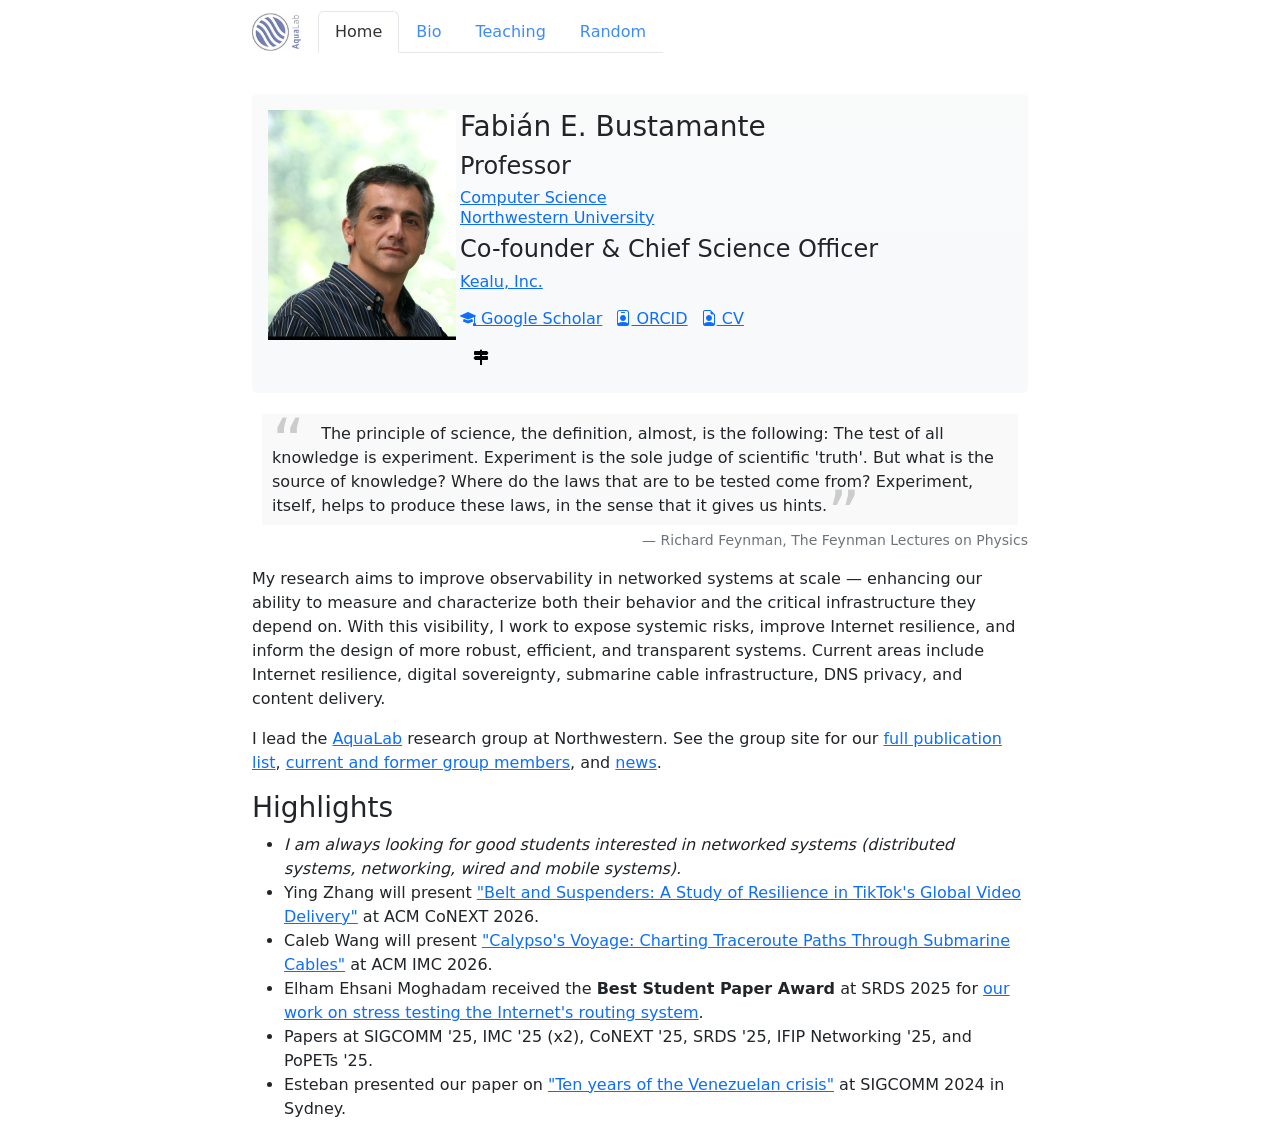
==== index.html @ 72ee2a5c "Add a 404 page and page metadata; drop the last CS-server link The Winter '08 MSIT-491 course page i" ====
<!DOCTYPE html>
<html lang="en">
  <head>
    <meta charset="utf-8">
    <meta name="viewport" content="width=device-width, initial-scale=1">
    <link href="https://cdn.jsdelivr.net/npm/bootstrap@5.2.1/dist/css/bootstrap.min.css" rel="stylesheet">
    <script src="https://cdn.jsdelivr.net/npm/bootstrap@5.2.1/dist/js/bootstrap.bundle.min.js"></script>
    <link rel="stylesheet" href="https://cdn.jsdelivr.net/npm/bootstrap-icons@1.5.0/font/bootstrap-icons.css">
    <link href="css/custom.css" rel="stylesheet">
    <link rel="icon" href="images/AquaLab.ico">
    <title>Fabi&aacute;n E. Bustamante (networking and distributed systems)</title>

    <meta name="description" content="Fabián E. Bustamante is a Professor of Computer Science at Northwestern University working on observability in networked systems at scale — Internet resilience, digital sovereignty, submarine cables, DNS privacy, and content delivery.">
    <link rel="canonical" href="https://fabianeb.github.io/">

    <meta property="og:type" content="profile">
    <meta property="og:site_name" content="Fabián E. Bustamante">
    <meta property="og:title" content="Fabián E. Bustamante">
    <meta property="og:description" content="Professor of Computer Science at Northwestern University. Research on Internet resilience, digital sovereignty, submarine cables, DNS privacy, and content delivery.">
    <meta property="og:url" content="https://fabianeb.github.io/">
    <meta property="og:image" content="https://fabianeb.github.io/FBustamante.jpg">
    <meta property="og:image:alt" content="Fabián E. Bustamante">
    <meta name="twitter:card" content="summary">
</head>

<body>

<nav class="navbar navbar-expand-lg fixed-top navbar-light navbarScroll" role="navigation">
  <div class="container">

    <a class="navbar-brand" href="https://aqualab.cs.northwestern.edu">
      <img src="AquaLab6.png"
	   alt="AquaLab" style="width:50px;" class="rounded"></a>

    <button class="navbar-toggler" type="button" data-bs-toggle="collapse" data-bs-target="#navbarSupportedContent" aria-controls="navbarSupportedContent" aria-expanded="false" aria-label="Toggle navigation">
      <span class="navbar-toggler-icon"></span>
    </button>

    <div class="collapse navbar-collapse" id="navbarSupportedContent">
      <nav class="nav nav-tabs">
        <a class="nav-link active" href="#home" data-bs-toggle="tab" role="tab">Home</a>
        <a class="nav-link" href="#bio"  data-bs-toggle="tab" role="tab">Bio</a>
        <a class="nav-link" href="#teaching" data-bs-toggle="tab" role="tab">Teaching</a>
        <a class="nav-link" href="#random" data-bs-toggle="tab" role="tab">Random</a>
      </nav>
    </div>
  </div>
</nav>

 <div class="container">
  <div class="mt-4 p-3 bg-light bg-gradient rounded">

    <div class="row">
      <div class="col-sm-3">
        <img src="FBustamante.jpg" alt="Fabian E. Bustamante" class="leftFloat"
             width="188" height="230">
      </div>

      <div class="col-sm-7">
        <h3>Fabi&aacute;n E. Bustamante</h3>

	<h4>Professor</h4>
        <h6><a href="https://www.mccormick.northwestern.edu/eecs/computer-science/">Computer Science</a><br>
	  <a href="https://www.northwestern.edu">Northwestern University</a></h6>

	<h4>Co-founder &amp; Chief Science Officer</h4>
        <h6><a href="https://kealu.com">Kealu, Inc.</a></h6>

        <div class="mt-3">
          <a href="https://scholar.google.com/citations?user=vg76M1oAAAAJ&hl=en" class="me-2" title="Google Scholar"><span class="bi bi-mortarboard-fill"></span> Google Scholar</a>
          <a href="https://orcid.org/0000-0002-7659-1527" class="me-2" title="ORCID"><span class="bi bi-person-badge"></span> ORCID</a>
          <a href="vita/vita.pdf" class="me-2" title="CV"><span class="bi bi-file-earmark-person"></span> CV</a>
        </div>

        <a class="btn btn-light mt-2" data-bs-toggle="collapse" href="#contact-info" role="button"><span class="bi bi-signpost-2-fill"></span></a>
        <div class="collapse" id="contact-info">
          <address>
            <div class="row">
              <div class="col-sm-3">
                <a href="#" onclick="this.href='mailto:' + 'fabianb' + '@' + 'cs.northwestern.edu';"><span class="bi bi-envelope"></span> fabianb@...</a>
              </div>

              <div class="col-sm-6">
                <span class="bi bi-building"></span> S. Mudd, 3509<br>
                2233 Tech Drive, 3rd Floor<br> Evanston, IL USA 60208
              </div>
              <div class="col-sm-3">
                <span class="bi bi-telephone"></span> 1.847.491-2745
              </div>

	    </div>
          </address>
	</div>

      </div>
    </div>
  </div>
 </div>

<!-- Tab panes -->
<div class="container">
  <div class="tab-content">
    <div role="tabpanel" class="tab-pane active" id="home">

      <figure>
	<blockquote class="literary-quote">
	  <p>The principle of science, the definition, almost, is the following: The test of all knowledge is experiment.
      Experiment is the sole judge of scientific 'truth'. But what is the source of knowledge? Where do the laws that are to
      be tested come from? Experiment, itself, helps to produce these laws, in the sense that it gives us hints.</p>
	</blockquote>
        <figcaption class="blockquote-footer text-end">Richard Feynman, The Feynman Lectures on Physics</figcaption>
      </figure>

      <p>My research aims to improve observability in networked systems at scale &mdash; enhancing our ability to measure and characterize both their behavior and the critical infrastructure they depend on. With this visibility, I work to expose systemic risks, improve Internet resilience, and inform the design of more robust, efficient, and transparent systems. Current areas include Internet resilience, digital sovereignty, submarine cable infrastructure, DNS privacy, and content delivery.</p>

      <p>I lead the <a href="https://aqualab.cs.northwestern.edu">AquaLab</a> research group at Northwestern. See the group site for our <a href="https://aqualab.cs.northwestern.edu/publication/">full publication list</a>, <a href="https://aqualab.cs.northwestern.edu/people/">current and former group members</a>, and <a href="https://aqualab.cs.northwestern.edu/post/">news</a>.</p>


      <h3>Highlights</h3>

      <ul>
        <li><i>I am always looking for good students interested in networked systems (distributed
            systems, networking, wired and mobile systems).</i></li>

        <li>Ying Zhang will present <a href="https://aqualab.cs.northwestern.edu/publication/2026/yzhang-conext26/">"Belt and Suspenders: A Study of Resilience in TikTok's Global Video Delivery"</a> at ACM CoNEXT 2026.</li>

        <li>Caleb Wang will present <a href="https://aqualab.cs.northwestern.edu/publication/2026/cwang-imc26/">"Calypso's Voyage: Charting Traceroute Paths Through Submarine Cables"</a> at ACM IMC 2026.</li>

        <li>Elham Ehsani Moghadam received the <b>Best Student Paper Award</b> at SRDS 2025 for <a href="https://aqualab.cs.northwestern.edu/publication/2025/emoghadam-srds25/">our work on stress testing the Internet's routing system</a>.</li>

        <li>Papers at SIGCOMM '25, IMC '25 (x2), CoNEXT '25, SRDS '25, IFIP Networking '25, and PoPETs '25.</li>

        <li>Esteban presented our paper on <a href="https://aqualab.cs.northwestern.edu/publication/2024/ecarisimo-sigcomm24/">"Ten years of the Venezuelan crisis"</a> at SIGCOMM 2024 in Sydney.</li>
      </ul>

    </div>

    <!-- Bio -->
    <div class="tab-content">
      <div role="tabpanel" class="tab-pane" id="bio">

        <p>Fabi&aacute;n E. Bustamante is a Professor of Computer Science at <a href="https://www.northwestern.edu">Northwestern University</a> and Co-founder and Chief Science Officer at <a href="https://kealu.com">Kealu, Inc.</a> Previously, he was Director of Research at <a href="https://phenixrts.com">Phenix Real Time Solutions</a> (2016&ndash;2024), a Chicago-based startup specializing in real-time video streaming at scale.</p>

        <p>He earned his M.Sc. and Ph.D. in Computer Science from the <a href="https://www.gatech.edu">Georgia Institute of Technology</a>. Prior to that, he studied and taught at <a href="https://www.unp.edu.ar/">Universidad Nacional de La Patagonia San Juan Bosco</a> (Argentina), where he earned both a 3-year and 5-year degree in computer science.</p>

        <p>His group has released numerous open-source systems, collectively used by over 1.5 million people. Fabi&aacute;n is a senior member of ACM and IEEE, and a recipient of the NSF CAREER Award, multiple Google Faculty Research Awards, and the Science Foundation of Ireland's E.T.S. Walton Visitor Award.</p>

      </div>
    </div>

    <!-- Teaching -->
    <div class="tab-content">
      <div role="tabpanel" class="tab-pane" id="teaching">
        <h3>Teaching</h3>

        <dl>

            <dt>Fall 2026: CS 440 Advanced Networking <a href="https://aqualab.cs.northwestern.edu/course/cs440-f26/"><span class="bi bi-box-arrow-up-right"></span></a></dt>
            <dd>A seminar on the evolving design of the Internet and the forces behind it, through active discussions
              and investigative projects on state-of-the-art networking research.</dd>

            <dt>Winter 2027: CS 445 Internet-scale Experimentation <a href="https://aqualab.cs.northwestern.edu/course/cs445-w26/" title="Previous offering (Winter 2026)"><span class="bi bi-box-arrow-up-right"></span></a></dt>
            <dd>A seminar exploring the challenges with measurement and evaluation of large Internet-scale systems.</dd>

            <dt>Spring 2027: CS 345 Distributed and Networked Systems <a href="https://aqualab.cs.northwestern.edu/course/cs345-s26/" title="Previous offering (Spring 2026)"><span class="bi bi-box-arrow-up-right"></span></a></dt>
            <dd>An introduction to distributed systems, reviewing both seminal and recent work in the field.</dd>
        </dl>

        <p><a href="./teaching.html">Previous Courses</a></p>

      </div>
    </div>

    <!-- Random -->
    <div class="tab-content">
            <div role="tabpanel" class="tab-pane" id="random">

                <h3>Random Bits</h3>

                <ul>
                    <li>I'm originally from <a
                            href="personal.html">Patagonia,
                        Argentina ...</a></li>

                    <li>Jeanine and I run long distance (ultras, marathons, half-marathons, and 10k). I have been running one marathon/ultra per year, with a few exceptions (one injury, pandemic) since 2000.
                      I have trained using the advanced plan from <a
                                href="https://hansonscoachingservices.com/hansons-marathon-method-the-book/">Hansons Brothers</a>, which I highly recommend. For years I used a program that closely
                        follows Pfitzinger and Douglas in <a
                                href="https://www.amazon.com/exec/obidos/tg/detail/-/0736034315/103-8294994-2786204?v=glance">Advanced
                            marathoning</a> and one season I tried the <a href="https://www.furman.edu/first/">Furman's
                            FIRST</a> three-days+cross marathon plan, but had to go back to the old approach -- long
                        quality miles. I am still looking for a good plan for ultras ...
                    </li>

                    <li><a
                            href="images/LucaPensativo.jpg">Luca</a>
                        waiting for the ferry in <a
                                href="https://www.aranislands.ie">Inis Meain (Aran Islands,
                            Ireland)</a>.
                    </li>

                    <li>Pretty little thing <a
                            href="images/SofiaPaz.jpg">Sofia, 1-month old,
                        somewhere in Portugal</a></li>

                    <li><a href="https://en.wikipedia.org/wiki/Astor_Piazzolla">Astor Piazzolla</a> -
                        my favorite musician and one of his best-ever compositions, <a
                                href="https://www.youtube.com/watch?v=VTPec8z5vdY">Adios
                            Nonino</a>.
                    </li>

                    <li>I played Lock/2nd Row for <a
                            href="https://www.instagram.com/chenquerc/?hl=en">
                        Chenque Rugby Club</a> up to 1993. Many good
                        friends and family still play for the club or for the veteran
                        rugby team <a href="https://www.instagram.com/clubderugbyalacranes/?hl=en">Los Alacranes</a>.
                    </li>

                    <li><a href="https://www.uar.com.ar"><img src="images/UAR.png"
                                                             alt="Uni&oacute;n Argentina de Rugby"
                                                             class="align-middle me-1" height="40">Los Pumas'
                        passion</a></li>

                    <li><a href="academicTree.html">Academically
                        (genealogy) ... </a></li>

                </ul>

                <p class="text-center">
                    <a href="borgesyyo.html">Borges y Yo</a> | <a href="borgesandi.html">Borges and I</a>
                </p>

            </div>
    </div>
  </div>
</div>
</body>

</html>
---- css/custom.css ----
body { padding-top: 70px; }
.navbar {
  background: #ffffff; opacity: 0.8; filter: alpha(opacity=50);
}

.container {
  max-width: 800px; }
.header {
  margin-top: 6rem;
  text-align: left; }
.jumbotron {
  background-color:transparent !important;
}

.literary-quote {
  border:0;
  font-size: 0.9em;
  background: #f9f9f9;
  margin: 1.5em 10px;
  padding: 0.5em 10px;
  quotes: "\201C""\201D""\2018""\2019";
}

.literary-quote p {
  display: inline;
  font-size: medium;
}

.literary-quote p:before {
  color: #ccc;
  content: open-quote;
  font-size: 4em;
  line-height: 0.1em;
  margin-right: 0.25em;
  vertical-align: -0.4em;
}

.literary-quote p:after {
  color: #ccc;
  content: close-quote;
  font-size: 4em;
  line-height: 0.1em;
  margin-right: 0.25em;
  vertical-align: -0.4em;
}

.spaced-item {
  padding: 10px 0px;
}
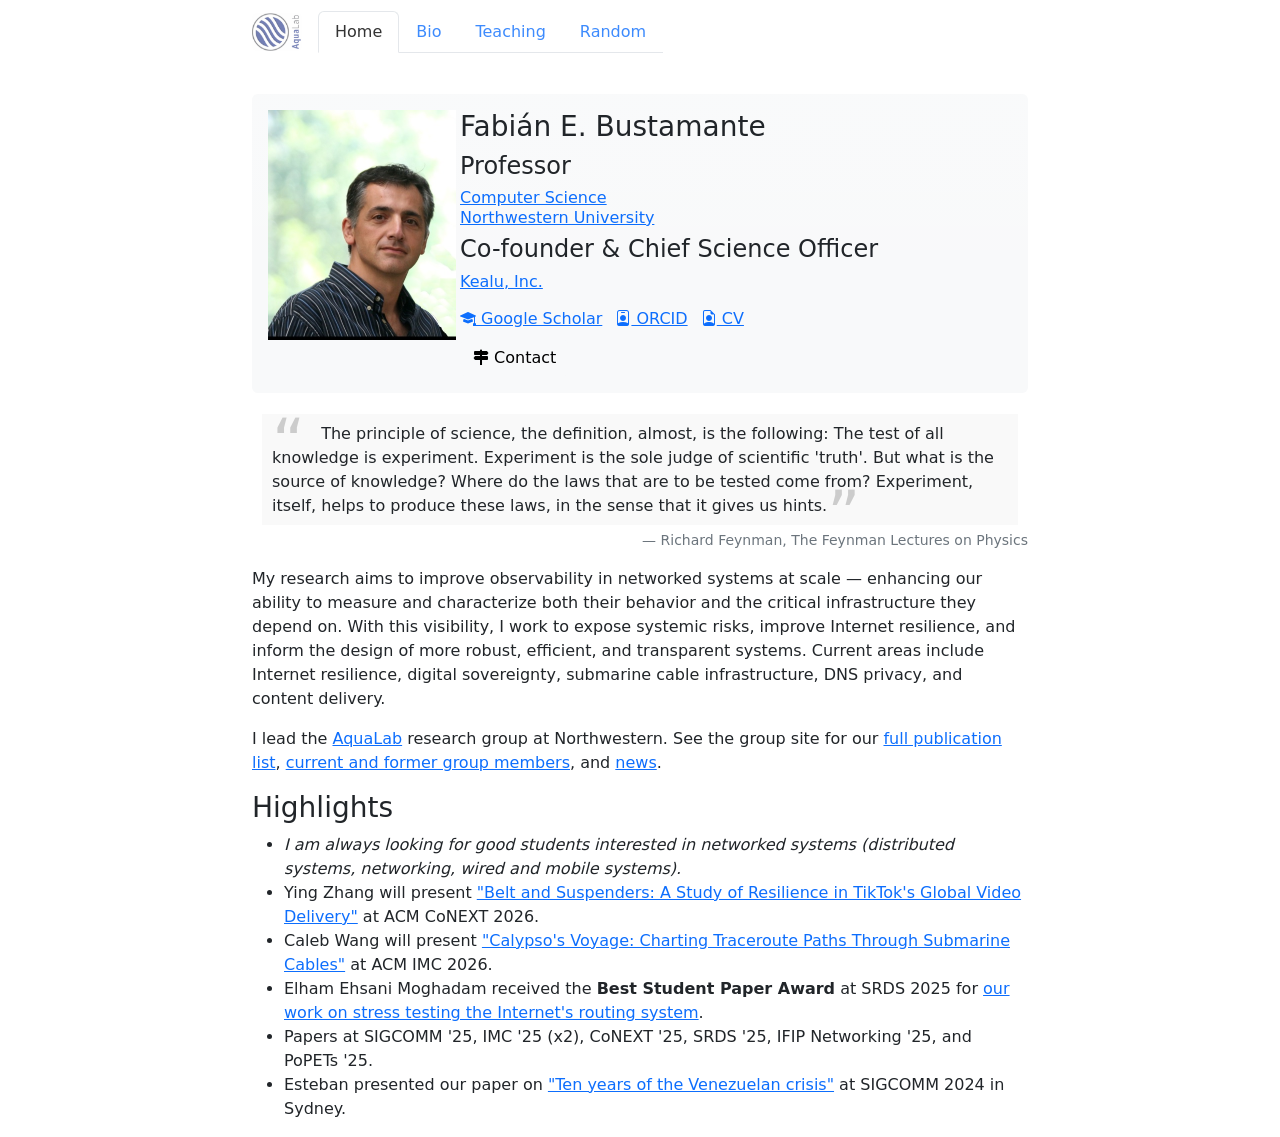
==== commit 0f67de26: "Make tabs linkable, fix heading hierarchy, label the contact button Tabs: nothing read the URL hash," ====
--- a/index.html
+++ b/index.html
@@ -57,14 +57,14 @@
       </div>
 
       <div class="col-sm-7">
-        <h3>Fabi&aacute;n E. Bustamante</h3>
-
-	<h4>Professor</h4>
-        <h6><a href="https://www.mccormick.northwestern.edu/eecs/computer-science/">Computer Science</a><br>
-	  <a href="https://www.northwestern.edu">Northwestern University</a></h6>
-
-	<h4>Co-founder &amp; Chief Science Officer</h4>
-        <h6><a href="https://kealu.com">Kealu, Inc.</a></h6>
+        <h1 class="h3">Fabi&aacute;n E. Bustamante</h1>
+
+	<h2 class="h4">Professor</h2>
+        <p class="h6"><a href="https://www.mccormick.northwestern.edu/eecs/computer-science/">Computer Science</a><br>
+	  <a href="https://www.northwestern.edu">Northwestern University</a></p>
+
+	<h2 class="h4">Co-founder &amp; Chief Science Officer</h2>
+        <p class="h6"><a href="https://kealu.com">Kealu, Inc.</a></p>
 
         <div class="mt-3">
           <a href="https://scholar.google.com/citations?user=vg76M1oAAAAJ&hl=en" class="me-2" title="Google Scholar"><span class="bi bi-mortarboard-fill"></span> Google Scholar</a>
@@ -72,7 +72,8 @@
           <a href="vita/vita.pdf" class="me-2" title="CV"><span class="bi bi-file-earmark-person"></span> CV</a>
         </div>
 
-        <a class="btn btn-light mt-2" data-bs-toggle="collapse" href="#contact-info" role="button"><span class="bi bi-signpost-2-fill"></span></a>
+        <a class="btn btn-light mt-2" data-bs-toggle="collapse" href="#contact-info" role="button"
+           aria-expanded="false" aria-controls="contact-info"><span class="bi bi-signpost-2-fill"></span> Contact</a>
         <div class="collapse" id="contact-info">
           <address>
             <div class="row">
@@ -234,6 +235,32 @@
     </div>
   </div>
 </div>
+
+<script>
+  // Make the tabs linkable: open the tab named in the URL hash, and keep the
+  // hash in step as tabs are clicked so the address bar can always be copied.
+  (function () {
+    function tabFor(hash) {
+      if (!hash || !/^#[\w-]+$/.test(hash)) return null;
+      return document.querySelector('.nav-link[data-bs-toggle="tab"][href="' + hash + '"]');
+    }
+
+    function show(hash) {
+      var trigger = tabFor(hash);
+      if (trigger) bootstrap.Tab.getOrCreateInstance(trigger).show();
+    }
+
+    show(window.location.hash);
+    window.addEventListener('hashchange', function () { show(window.location.hash); });
+
+    document.querySelectorAll('[data-bs-toggle="tab"]').forEach(function (el) {
+      el.addEventListener('shown.bs.tab', function (e) {
+        // replaceState throws on file:// URLs, where the hash is cosmetic anyway.
+        try { history.replaceState(null, '', e.target.getAttribute('href')); } catch (err) {}
+      });
+    });
+  })();
+</script>
 </body>
 
 </html>
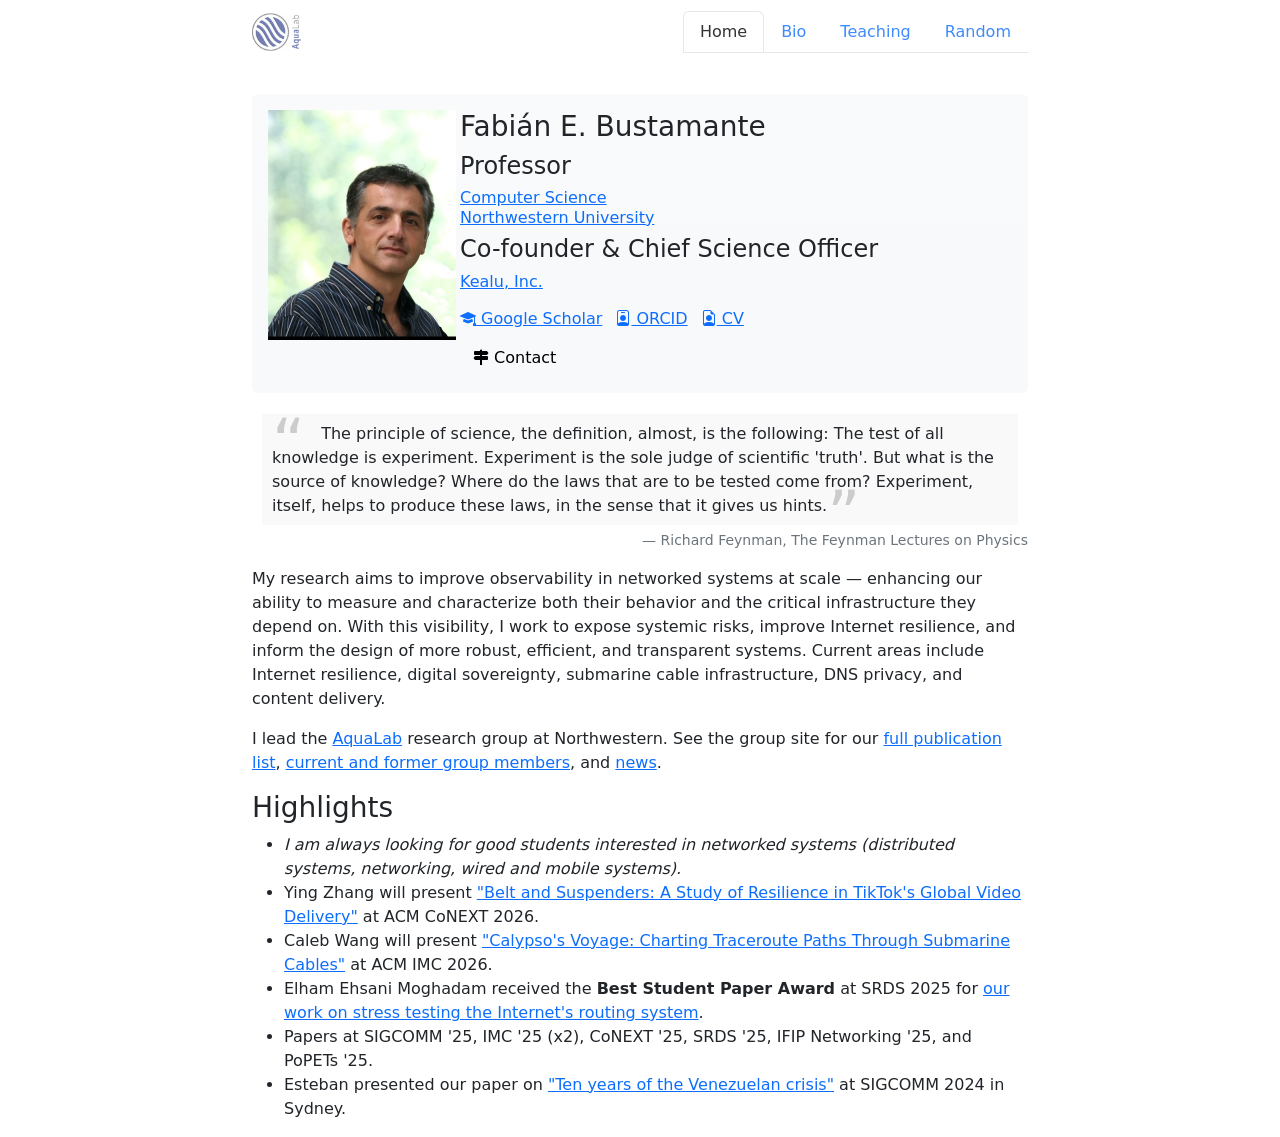
==== commit 421f22fa: "Show the tabs at every width, and print all of them The tab strip lived inside the navbar collapse, " ====
--- a/index.html
+++ b/index.html
@@ -25,24 +25,18 @@
 
 <body>
 
-<nav class="navbar navbar-expand-lg fixed-top navbar-light navbarScroll" role="navigation">
+<nav class="navbar navbar-expand fixed-top navbar-light" role="navigation">
   <div class="container">
 
-    <a class="navbar-brand" href="https://aqualab.cs.northwestern.edu">
+    <a class="navbar-brand me-2 flex-shrink-0" href="https://aqualab.cs.northwestern.edu" title="AquaLab">
       <img src="AquaLab6.png"
 	   alt="AquaLab" style="width:50px;" class="rounded"></a>
 
-    <button class="navbar-toggler" type="button" data-bs-toggle="collapse" data-bs-target="#navbarSupportedContent" aria-controls="navbarSupportedContent" aria-expanded="false" aria-label="Toggle navigation">
-      <span class="navbar-toggler-icon"></span>
-    </button>
-
-    <div class="collapse navbar-collapse" id="navbarSupportedContent">
-      <nav class="nav nav-tabs">
-        <a class="nav-link active" href="#home" data-bs-toggle="tab" role="tab">Home</a>
-        <a class="nav-link" href="#bio"  data-bs-toggle="tab" role="tab">Bio</a>
-        <a class="nav-link" href="#teaching" data-bs-toggle="tab" role="tab">Teaching</a>
-        <a class="nav-link" href="#random" data-bs-toggle="tab" role="tab">Random</a>
-      </nav>
+    <div class="nav nav-tabs flex-nowrap overflow-auto" role="tablist" aria-label="Sections">
+      <a class="nav-link active" id="tab-home" href="#home" data-bs-toggle="tab" role="tab" aria-controls="home">Home</a>
+      <a class="nav-link" id="tab-bio" href="#bio" data-bs-toggle="tab" role="tab" aria-controls="bio">Bio</a>
+      <a class="nav-link" id="tab-teaching" href="#teaching" data-bs-toggle="tab" role="tab" aria-controls="teaching">Teaching</a>
+      <a class="nav-link" id="tab-random" href="#random" data-bs-toggle="tab" role="tab" aria-controls="random">Random</a>
     </div>
   </div>
 </nav>
@@ -52,7 +46,7 @@
 
     <div class="row">
       <div class="col-sm-3">
-        <img src="FBustamante.jpg" alt="Fabian E. Bustamante" class="leftFloat"
+        <img src="FBustamante.jpg" alt="Fabian E. Bustamante"
              width="188" height="230">
       </div>
 
@@ -101,7 +95,7 @@
 <!-- Tab panes -->
 <div class="container">
   <div class="tab-content">
-    <div role="tabpanel" class="tab-pane active" id="home">
+    <div role="tabpanel" class="tab-pane active" id="home" aria-labelledby="tab-home">
 
       <figure>
 	<blockquote class="literary-quote">
@@ -138,7 +132,7 @@
 
     <!-- Bio -->
     <div class="tab-content">
-      <div role="tabpanel" class="tab-pane" id="bio">
+      <div role="tabpanel" class="tab-pane" id="bio" aria-labelledby="tab-bio">
 
         <p>Fabi&aacute;n E. Bustamante is a Professor of Computer Science at <a href="https://www.northwestern.edu">Northwestern University</a> and Co-founder and Chief Science Officer at <a href="https://kealu.com">Kealu, Inc.</a> Previously, he was Director of Research at <a href="https://phenixrts.com">Phenix Real Time Solutions</a> (2016&ndash;2024), a Chicago-based startup specializing in real-time video streaming at scale.</p>
 
@@ -151,7 +145,7 @@
 
     <!-- Teaching -->
     <div class="tab-content">
-      <div role="tabpanel" class="tab-pane" id="teaching">
+      <div role="tabpanel" class="tab-pane" id="teaching" aria-labelledby="tab-teaching">
         <h3>Teaching</h3>
 
         <dl>
@@ -174,7 +168,7 @@
 
     <!-- Random -->
     <div class="tab-content">
-            <div role="tabpanel" class="tab-pane" id="random">
+            <div role="tabpanel" class="tab-pane" id="random" aria-labelledby="tab-random">
 
                 <h3>Random Bits</h3>
 
--- a/css/custom.css
+++ b/css/custom.css
@@ -46,4 +46,24 @@
 
 .spaced-item {
   padding: 10px 0px;
-}+}
+/* Keep the tab strip on one line and let it scroll on narrow screens rather
+   than wrapping, which would push the fixed navbar over the page content. */
+.navbar .nav-tabs {
+  scrollbar-width: none;
+}
+.navbar .nav-tabs::-webkit-scrollbar { display: none; }
+
+@media (max-width: 575.98px) {
+  .navbar .nav-link { padding-left: .5rem; padding-right: .5rem; }
+}
+
+/* Tabs hide three quarters of the page from a printer. On paper there is no
+   one to click, so show every panel. */
+@media print {
+  body { padding-top: 0; }
+  .navbar { display: none; }
+  .tab-pane { display: block !important; opacity: 1 !important; }
+  .collapse { display: block !important; }
+  a { text-decoration: none; }
+}
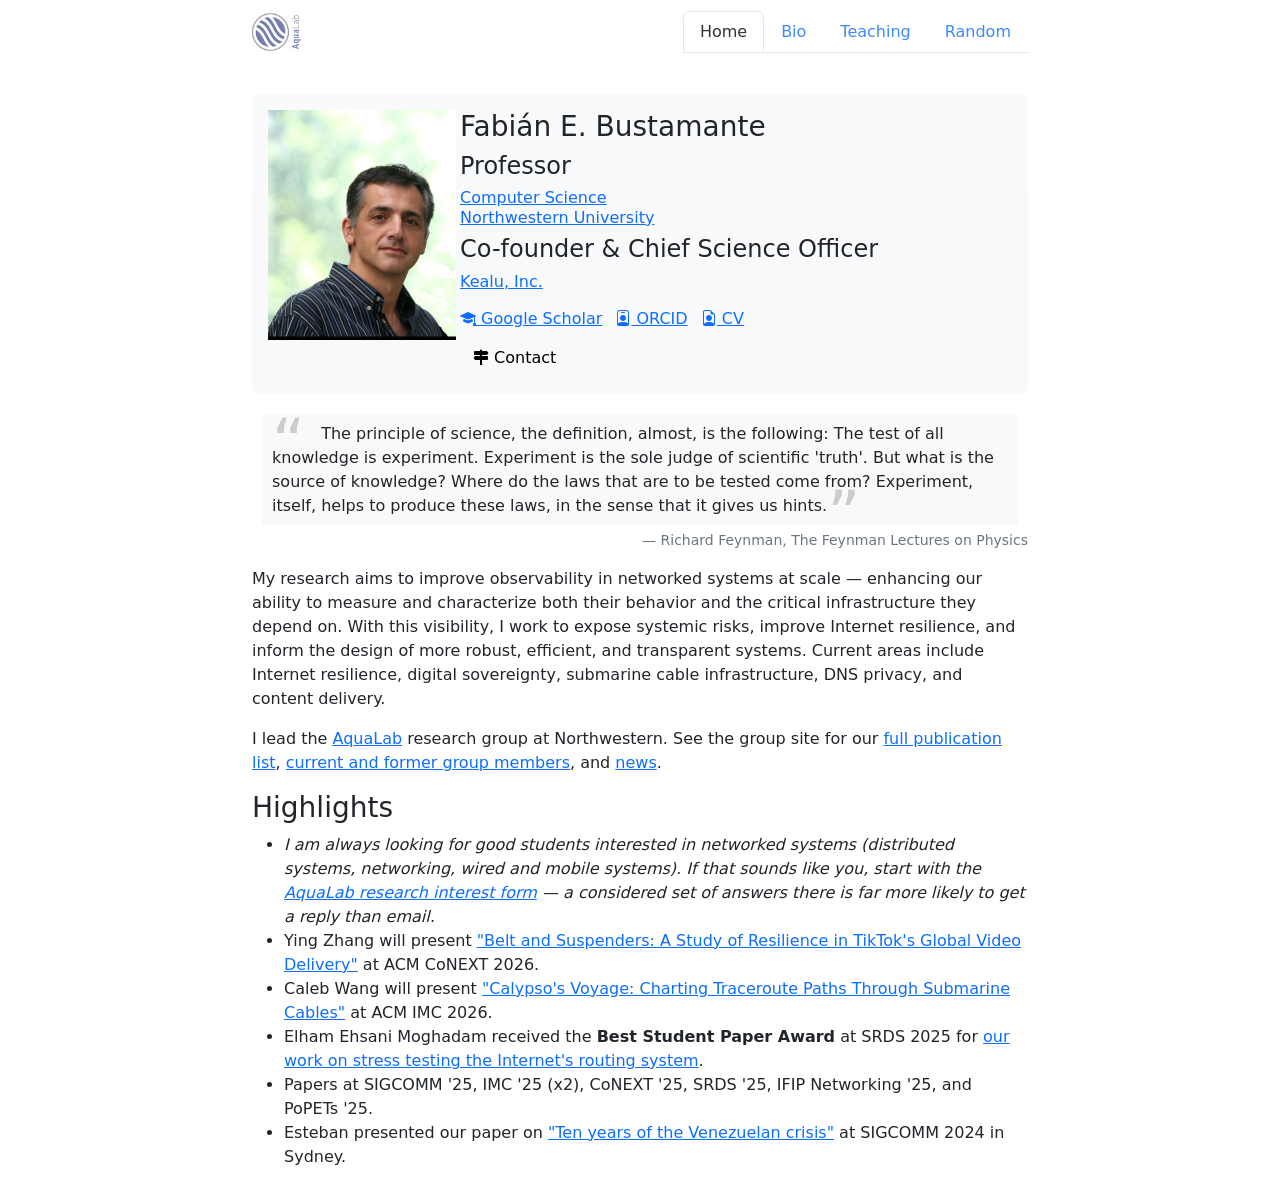
==== commit fb2930a1: "Point prospective students at the interest form The Highlights bullet said I am always looking for s" ====
--- a/index.html
+++ b/index.html
@@ -115,7 +115,9 @@
 
       <ul>
         <li><i>I am always looking for good students interested in networked systems (distributed
-            systems, networking, wired and mobile systems).</i></li>
+            systems, networking, wired and mobile systems). If that sounds like you, start with the
+            <a href="https://forms.gle/s4dESRHyi62nNWqK7">AquaLab research interest form</a> &mdash;
+            a considered set of answers there is far more likely to get a reply than email.</i></li>
 
         <li>Ying Zhang will present <a href="https://aqualab.cs.northwestern.edu/publication/2026/yzhang-conext26/">"Belt and Suspenders: A Study of Resilience in TikTok's Global Video Delivery"</a> at ACM CoNEXT 2026.</li>
 
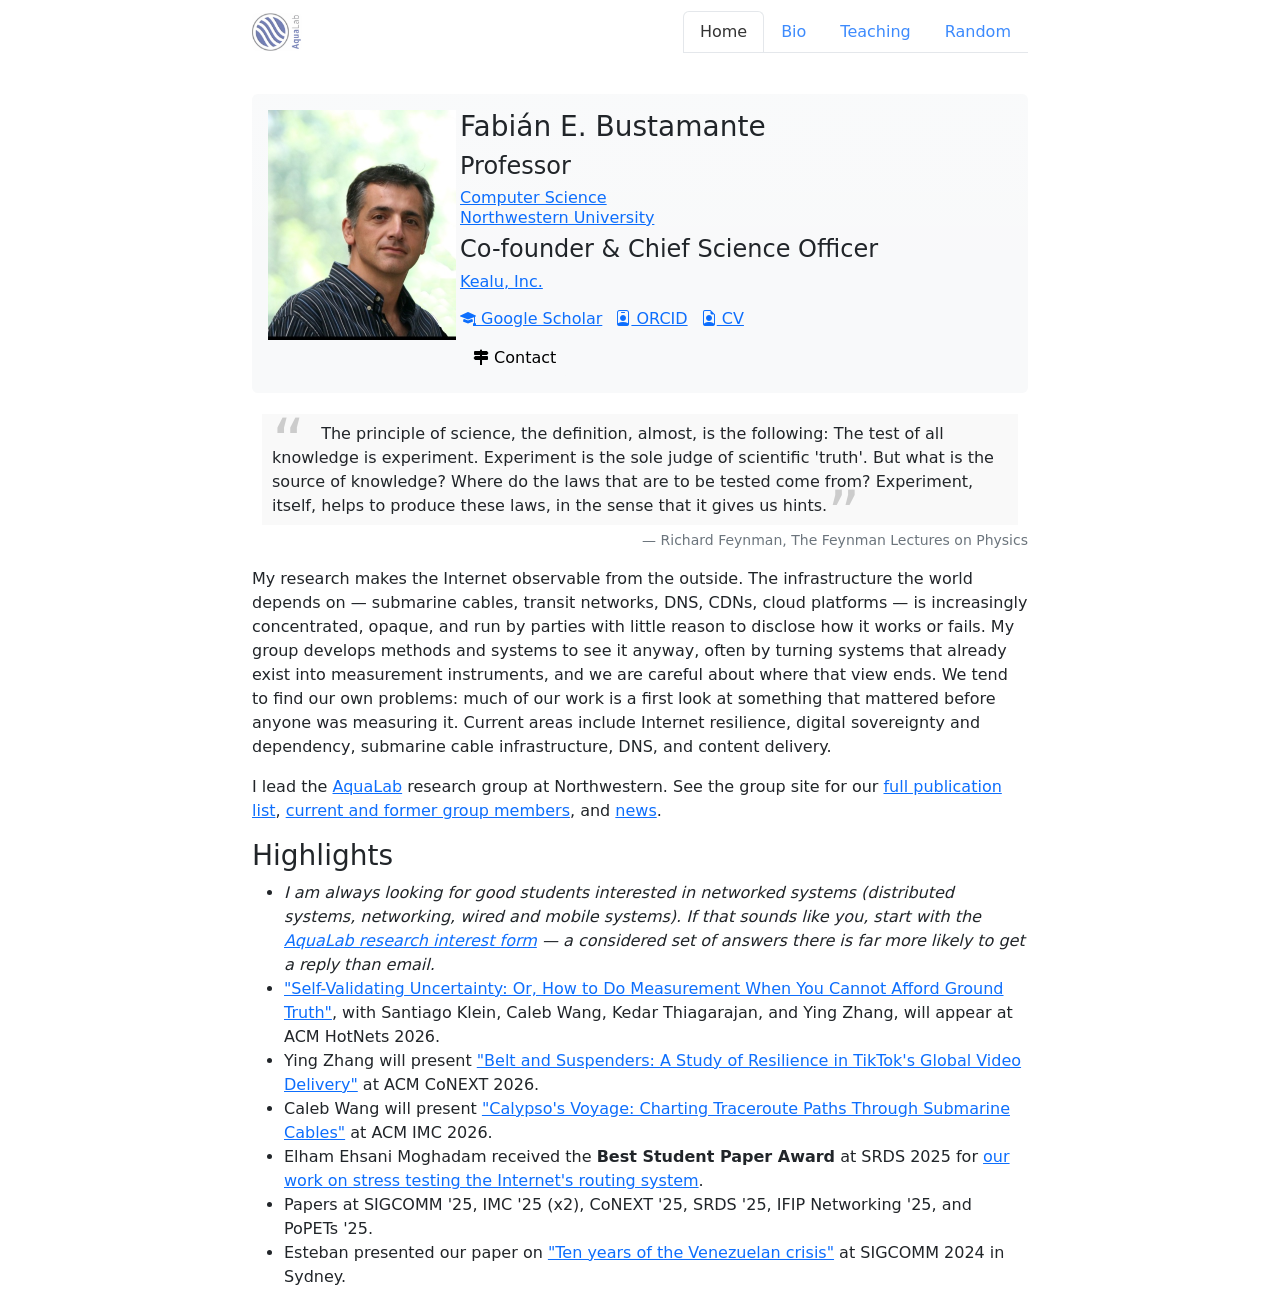
==== commit a9e1fdb7: "Update research framing, add HotNets '26 highlight, refresh CV Co-Authored-By: Claude Opus 5.5 (1M c" ====
--- a/index.html
+++ b/index.html
@@ -10,7 +10,7 @@
     <link rel="icon" href="images/AquaLab.ico">
     <title>Fabi&aacute;n E. Bustamante (networking and distributed systems)</title>
 
-    <meta name="description" content="Fabián E. Bustamante is a Professor of Computer Science at Northwestern University working on observability in networked systems at scale — Internet resilience, digital sovereignty, submarine cables, DNS privacy, and content delivery.">
+    <meta name="description" content="Fabián E. Bustamante is a Professor of Computer Science at Northwestern University whose group makes the Internet observable from the outside — revealing the hidden infrastructure and dependencies behind global connectivity, from submarine cables to DNS, CDNs, and cloud platforms.">
     <link rel="canonical" href="https://fabianeb.github.io/">
 
     <meta property="og:type" content="profile">
@@ -106,7 +106,7 @@
         <figcaption class="blockquote-footer text-end">Richard Feynman, The Feynman Lectures on Physics</figcaption>
       </figure>
 
-      <p>My research aims to improve observability in networked systems at scale &mdash; enhancing our ability to measure and characterize both their behavior and the critical infrastructure they depend on. With this visibility, I work to expose systemic risks, improve Internet resilience, and inform the design of more robust, efficient, and transparent systems. Current areas include Internet resilience, digital sovereignty, submarine cable infrastructure, DNS privacy, and content delivery.</p>
+      <p>My research makes the Internet observable from the outside. The infrastructure the world depends on &mdash; submarine cables, transit networks, DNS, CDNs, cloud platforms &mdash; is increasingly concentrated, opaque, and run by parties with little reason to disclose how it works or fails. My group develops methods and systems to see it anyway, often by turning systems that already exist into measurement instruments, and we are careful about where that view ends. We tend to find our own problems: much of our work is a first look at something that mattered before anyone was measuring it. Current areas include Internet resilience, digital sovereignty and dependency, submarine cable infrastructure, DNS, and content delivery.</p>
 
       <p>I lead the <a href="https://aqualab.cs.northwestern.edu">AquaLab</a> research group at Northwestern. See the group site for our <a href="https://aqualab.cs.northwestern.edu/publication/">full publication list</a>, <a href="https://aqualab.cs.northwestern.edu/people/">current and former group members</a>, and <a href="https://aqualab.cs.northwestern.edu/post/">news</a>.</p>
 
@@ -119,6 +119,8 @@
             <a href="https://forms.gle/s4dESRHyi62nNWqK7">AquaLab research interest form</a> &mdash;
             a considered set of answers there is far more likely to get a reply than email.</i></li>
 
+        <li><a href="https://aqualab.cs.northwestern.edu/publication/2026/fbustamante-hotnets26/">"Self-Validating Uncertainty: Or, How to Do Measurement When You Cannot Afford Ground Truth"</a>, with Santiago Klein, Caleb Wang, Kedar Thiagarajan, and Ying Zhang, will appear at ACM HotNets 2026.</li>
+
         <li>Ying Zhang will present <a href="https://aqualab.cs.northwestern.edu/publication/2026/yzhang-conext26/">"Belt and Suspenders: A Study of Resilience in TikTok's Global Video Delivery"</a> at ACM CoNEXT 2026.</li>
 
         <li>Caleb Wang will present <a href="https://aqualab.cs.northwestern.edu/publication/2026/cwang-imc26/">"Calypso's Voyage: Charting Traceroute Paths Through Submarine Cables"</a> at ACM IMC 2026.</li>
@@ -140,7 +142,7 @@
 
         <p>He earned his M.Sc. and Ph.D. in Computer Science from the <a href="https://www.gatech.edu">Georgia Institute of Technology</a>. Prior to that, he studied and taught at <a href="https://www.unp.edu.ar/">Universidad Nacional de La Patagonia San Juan Bosco</a> (Argentina), where he earned both a 3-year and 5-year degree in computer science.</p>
 
-        <p>His group has released numerous open-source systems, collectively used by over 1.5 million people. Fabi&aacute;n is a senior member of ACM and IEEE, and a recipient of the NSF CAREER Award, multiple Google Faculty Research Awards, and the Science Foundation of Ireland's E.T.S. Walton Visitor Award.</p>
+        <p>His research makes the Internet's hidden infrastructure observable from the outside, often by turning existing systems into measurement instruments; his group's open-source systems have been used by over 1.5 million people. Fabi&aacute;n is a senior member of ACM and IEEE, and a recipient of the NSF CAREER Award, multiple Google Faculty Research Awards, and the Science Foundation of Ireland's E.T.S. Walton Visitor Award.</p>
 
       </div>
     </div>
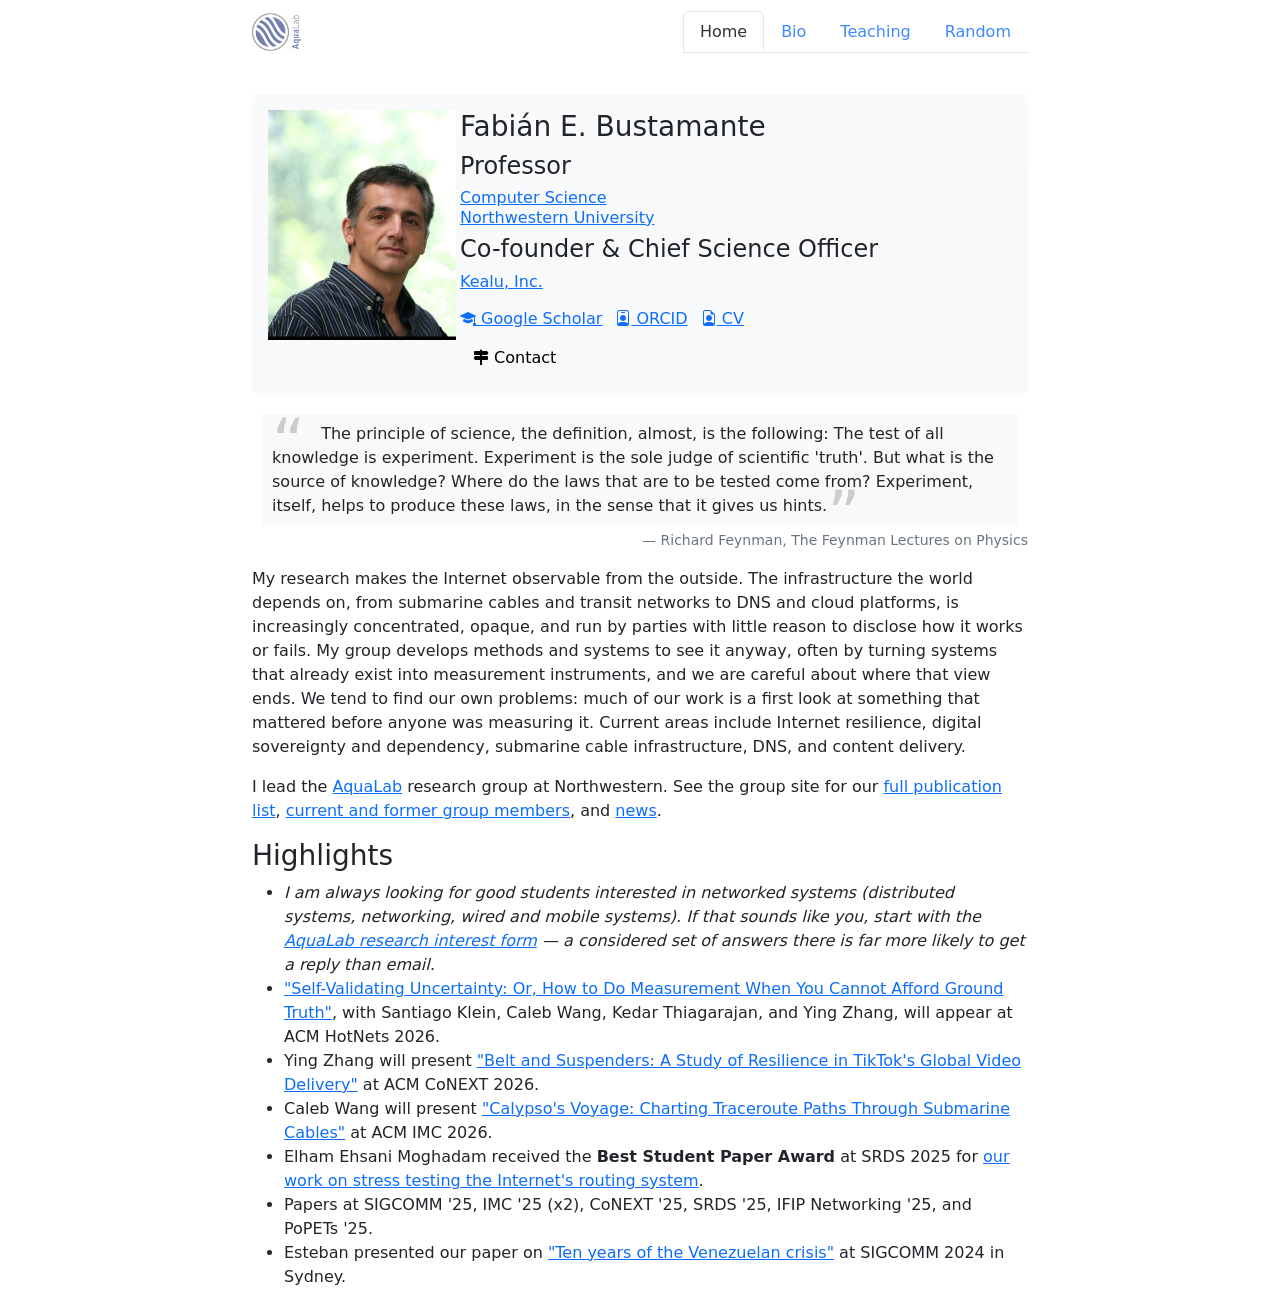
==== commit f2b1a62d: "Present infrastructure as examples, not a list; refresh CV Co-Authored-By: Claude Opus 5.5 (1M conte" ====
--- a/index.html
+++ b/index.html
@@ -106,7 +106,7 @@
         <figcaption class="blockquote-footer text-end">Richard Feynman, The Feynman Lectures on Physics</figcaption>
       </figure>
 
-      <p>My research makes the Internet observable from the outside. The infrastructure the world depends on &mdash; submarine cables, transit networks, DNS, CDNs, cloud platforms &mdash; is increasingly concentrated, opaque, and run by parties with little reason to disclose how it works or fails. My group develops methods and systems to see it anyway, often by turning systems that already exist into measurement instruments, and we are careful about where that view ends. We tend to find our own problems: much of our work is a first look at something that mattered before anyone was measuring it. Current areas include Internet resilience, digital sovereignty and dependency, submarine cable infrastructure, DNS, and content delivery.</p>
+      <p>My research makes the Internet observable from the outside. The infrastructure the world depends on, from submarine cables and transit networks to DNS and cloud platforms, is increasingly concentrated, opaque, and run by parties with little reason to disclose how it works or fails. My group develops methods and systems to see it anyway, often by turning systems that already exist into measurement instruments, and we are careful about where that view ends. We tend to find our own problems: much of our work is a first look at something that mattered before anyone was measuring it. Current areas include Internet resilience, digital sovereignty and dependency, submarine cable infrastructure, DNS, and content delivery.</p>
 
       <p>I lead the <a href="https://aqualab.cs.northwestern.edu">AquaLab</a> research group at Northwestern. See the group site for our <a href="https://aqualab.cs.northwestern.edu/publication/">full publication list</a>, <a href="https://aqualab.cs.northwestern.edu/people/">current and former group members</a>, and <a href="https://aqualab.cs.northwestern.edu/post/">news</a>.</p>
 
@@ -212,7 +212,7 @@
                             href="https://www.instagram.com/chenquerc/?hl=en">
                         Chenque Rugby Club</a> up to 1993. Many good
                         friends and family still play for the club or for the veteran
-                        rugby team <a href="https://www.instagram.com/clubderugbyalacranes/?hl=en">Los Alacranes</a>.
+                        rugby team <a href="https://www.instagram.com/alacranes_cr/">Los Alacranes</a>.
                     </li>
 
                     <li><a href="https://www.uar.com.ar"><img src="images/UAR.png"
